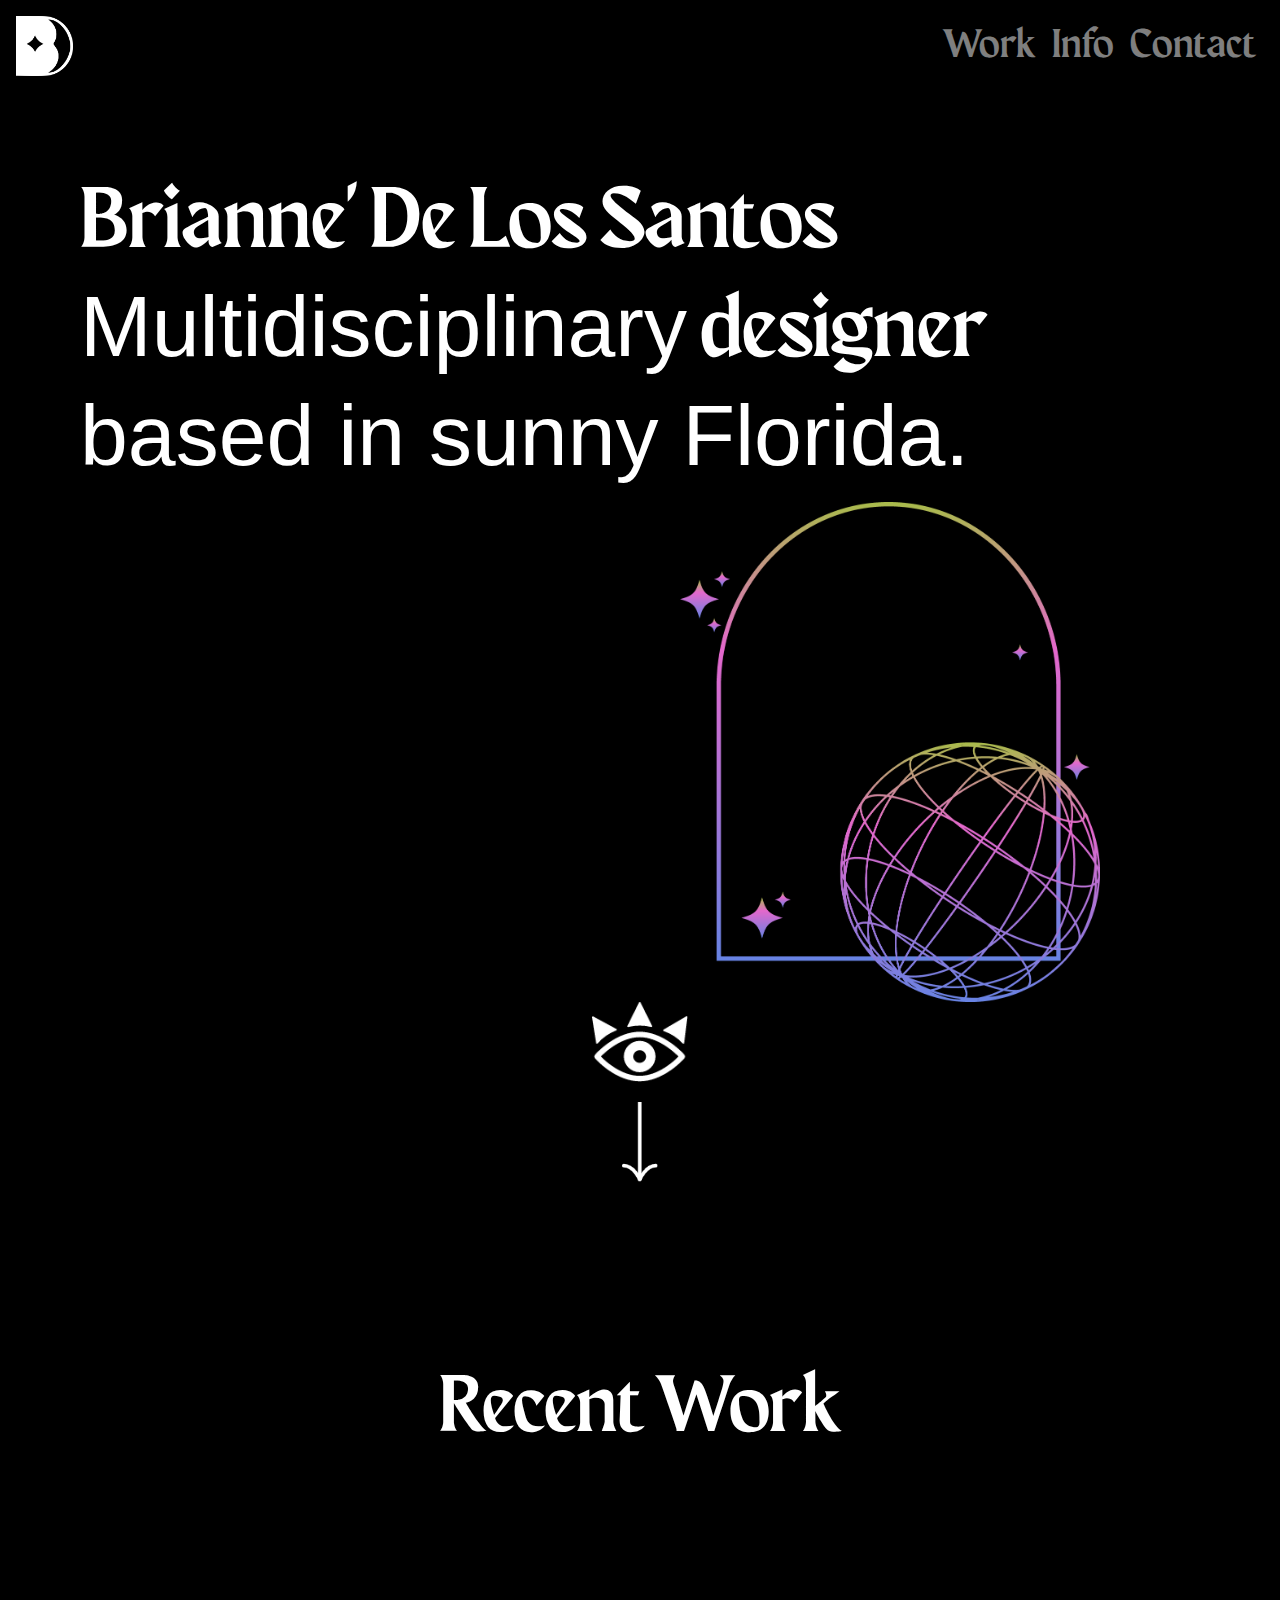
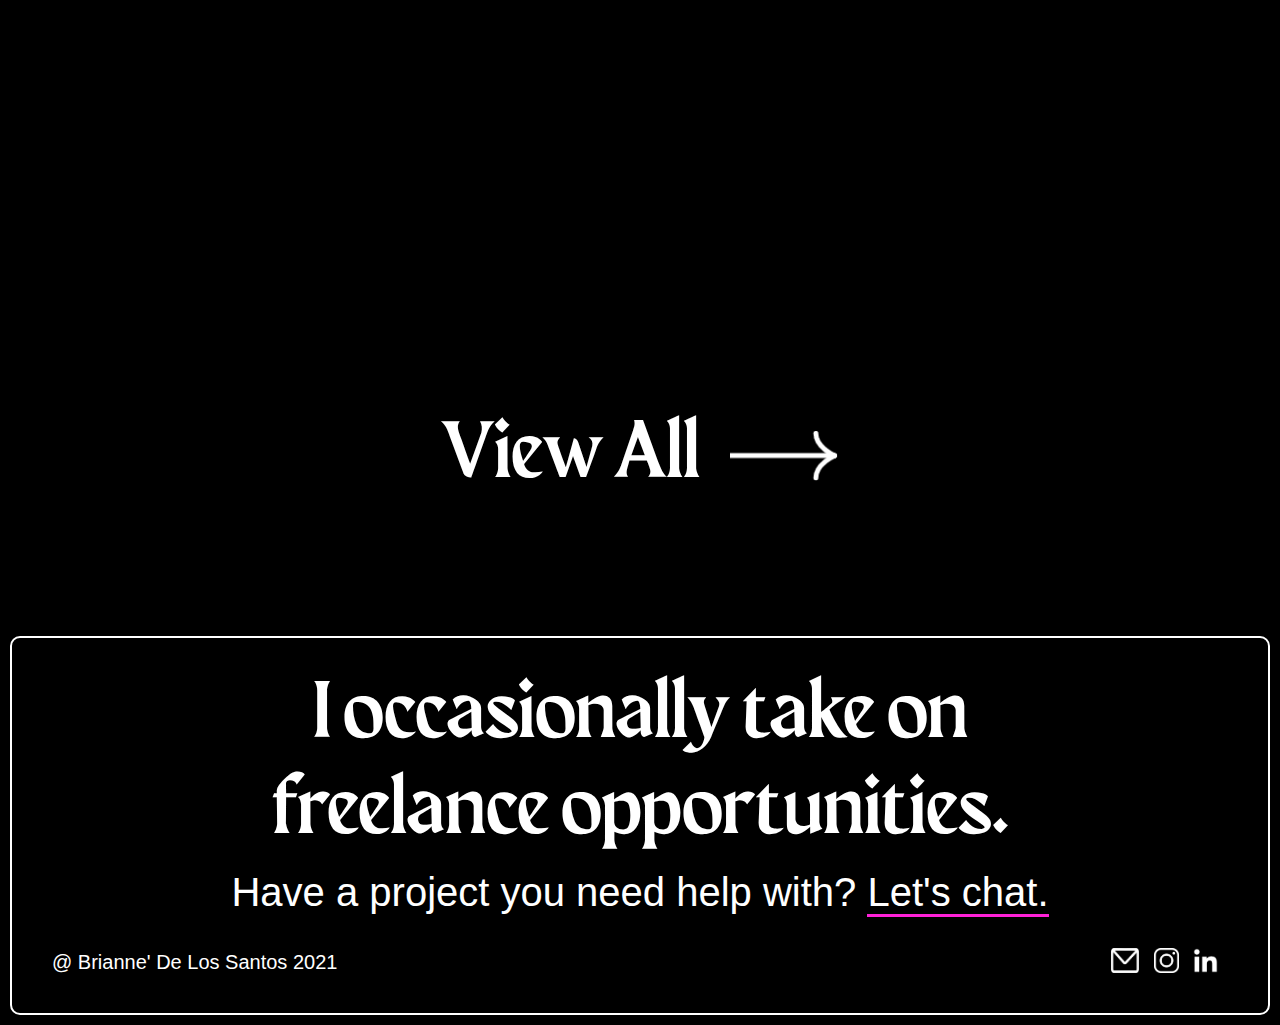
==== index.html @ 3ea590f1 "Setting Up" ====
<!doctype html>
<html>
<head>
<meta charset="UTF-8">
<title>Brianne' De Los Santos | Designer</title>
	<link rel="stylesheet" href="https://stackpath.bootstrapcdn.com/bootstrap/4.3.1/css/bootstrap.min.css" integrity="sha384-ggOyR0iXCbMQv3Xipma34MD+dH/1fQ784/j6cY/iJTQUOhcWr7x9JvoRxT2MZw1T" crossorigin="anonymous">
	<link rel="stylesheet" href="css/style.css" type="text/css">
</head>

<body>
	
	<header>

		<nav class="navbar navbar-expand-lg navbar-dark sticky-top" style="background-color:black;">
			<a class="navbar-brand" href="index.html">
				<img class="img-fluid" src="images/logoFilledWhite.png" alt="logo" style="height: 60px;">
			</a>
			<button class="navbar-toggler" type="button" data-toggle="collapse" data-target="#navbarSupportedContent" aria-controls="navbarSupportedContent" aria-expanded="false" aria-label="Toggle navigation">
			  <span class="navbar-toggler-icon"></span>
			</button>
		  
			<div class="collapse navbar-collapse" id="navbarSupportedContent">
			  <ul class="navbar-nav ml-auto">
				<li class="nav-item">
					<a class="nav-link" href="work_interaction.html">Work</a>
				  </li>
				<li class="nav-item">
				  <a class="nav-link" href="info.html">Info</a>
				</li>
				<li class="nav-item">
					<a class="nav-link" href="contact.html">Contact</a>
				  </li>

			  </ul>
			</div>
		  </nav>

	</header>
	
	<section class="hero-image">
	
		<div class="hero-image-blurb">
			<h1>Brianne' De Los Santos<br><span style="font-family: 'Gill Sans', 'Gill Sans MT', 'Myriad Pro', 'DejaVu Sans Condensed', Helvetica, Arial, 'sans-serif'; font-weight: 100;">Multidisciplinary</span> designer<br><span style="font-family: 'Gill Sans', 'Gill Sans MT', 'Myriad Pro', 'DejaVu Sans Condensed', Helvetica, Arial, 'sans-serif'; font-weight: 100;">based in sunny Florida.</span></h1>
		</div>
		
		<div class=hero-image-image>
			<img src="images/hero.png" class="img-fluid" alt="">
		</div>
		
		<div class="goDown">
			<img class="eye img-fluid" src="images/open eye icon.png" alt="Scroll Down"><br>
			<img src="images/arrow down.png" alt="Down Arrow" class="downArrow img-fluid">
		</div>
	
	</section>
	
<section class="recent-work">
	<h2>Recent Work</h2>
	<div class="recent-images">
		<div class="recent-work-image1 hideme">
			<a href="#">
				<img src="images/blindCat.png" alt="Blind Cat Rescue and Sanctuary" class="img-fluid">
			</a>
		</div>

		<div class="recent-work-image2 hideme">
			<a href="#">
				<img src="images/lifeable.png" alt="Lifeable Learning App" class="img-fluid">
			</a>
		</div>
		<div class="recent-work-image3 hideme">
			<a href="#">
				<img src="images/huddle.png" alt="Huddle Travel App" class="img-fluid">
			</a>
		</div>
		</div>
	
		<div class="viewAll">
			<a href="work_interaction.html">View All</a>
			<img src="images/right arrow.png" alt="View All Work">
		</div>
	
	</section>
	
	<footer>
	
		<div class="footerBorder">
			<h2>I occasionally take on<br>freelance opportunities.</h2>
			<h5><span style="font-family: 'Gill Sans', 'Gill Sans MT', 'Myriad Pro', 'DejaVu Sans Condensed', Helvetica, Arial, 'sans-serif';">Have a  project  you need help with? <span style="border-bottom: 3px solid #FF21D8;" href="">Let's chat.</span></span></h5>
	<div class="footer-bottom">
				
		  <p class="footer">@ Brianne' De Los Santos 2021</p>
				
		  <div class="social-links">	
			  <a href="mailto: brianne.xeline@icloud.com">
				  <img src="images/email.png" alt="Email">
			  </a>
			  <a href="https://www.instagram.com/yan.yan.designs/" target="_blank">
				  <img src="images/instagram.png" alt="Instagram">
			  </a>
			  <a href="https://www.linkedin.com/in/brianne-de-los-santos/" target="_blank">
				  <img src="images/linkedin.png" alt="LinkedIn">
			  </a>
		  </div>
				
		</div>
	</div>
	
		</footer>
		
		<script src="https://code.jquery.com/jquery-2.1.3.min.js"></script>
		<script src="index.js"></script>
		<script src="http://maxcdn.bootstrapcdn.com/bootstrap/3.3.1/js/bootstrap.min.js"></script>
	
	</body>
	
	</html>
---- css/style.css ----
@charset "UTF-8";

@font-face {
	font-family: "Maragsa";
	src: url("../fonts/Maragsâ-Display.otf");
}

/* CSS Document */

html {
	background-color: black;
	scroll-behavior: smooth;
}

h1 {
	font-family: "Maragsa", 'Gill Sans', 'Gill Sans MT', 'Myriad Pro', 'DejaVu Sans Condensed', Helvetica, Arial, 'sans-serif';
	font-size: 86px;
	color: white;
}

h2 {
	font-family: "Maragsa", 'Gill Sans', 'Gill Sans MT', 'Myriad Pro', 'DejaVu Sans Condensed', Helvetica, Arial, 'sans-serif';
	font-size: 80px;
	color: white;
}

h3 {
	font-family: "Maragsa", 'Gill Sans', 'Gill Sans MT', 'Myriad Pro', 'DejaVu Sans Condensed', Helvetica, Arial, 'sans-serif';
	font-size: 72px;
	color: white;
}

h4 {
	font-family: "Maragsa", 'Gill Sans', 'Gill Sans MT', 'Myriad Pro', 'DejaVu Sans Condensed', Helvetica, Arial, 'sans-serif';
	font-size: 64px;
	color: white;
}

h5 {
	font-family: "Maragsa", 'Gill Sans', 'Gill Sans MT', 'Myriad Pro', 'DejaVu Sans Condensed', Helvetica, Arial, 'sans-serif';
	font-size: 40px;
	color: white;
}

h6 {
	font-family: "Maragsa", 'Gill Sans', 'Gill Sans MT', 'Myriad Pro', 'DejaVu Sans Condensed', Helvetica, Arial, 'sans-serif';
	font-size: 32px;
	color: white;
}

p {
	font-family: 'Gill Sans', 'Gill Sans MT', 'Myriad Pro', 'DejaVu Sans Condensed', Helvetica, Arial, 'sans-serif';
	font-size: 20px;
	color: white;
}

a {
	font-family: "Gill Sans", "Gill Sans MT", "Myriad Pro", "DejaVu Sans Condensed", Helvetica, Arial, "sans-serif";
	color: white;
	text-decoration-style: none;
}

a:link {
	color: white;
}

a:hover {
	color: #FF21D8;
}

img {
	text-align: center;
	margin-left: 0;
	margin-right: 0;
}

/* Nav Bar */

.nav-link {
	font-family: "Maragsa", 'Gill Sans', 'Gill Sans MT', 'Myriad Pro', 'DejaVu Sans Condensed', Helvetica, Arial, 'sans-serif';
	font-size: 40px;
	color: white;
}

.nav-link:hover {
	cursor: pointer;
	color: white !important;
	transition: 0.3s;
}

.nav-link:active {
	color: #FF21D8;
}

/* Hero Image */

.hero-image {
	background-color: black;
	padding: 80px;
	;
}

.hero-image-blurb {
	grid-area: item1;
	float: left;
}

.hero-image-image img {
	height: 500px;
	float: right;
	margin-right: 100px;
}

.goDown {
	/*display: block;*/
	text-align: center;
	clear: both;
	margin-top: 400px;
}

.eye {
	margin-bottom: 20px;
}

@keyframes bouncingDownArrow {
	from { transform: translate3d(0, 0, 0);}
	50% {transform: translate3d(0, 45px, 0)}
	to {transform: translate3d(0, 0, 0);}
}

.goDown img {
	height: 80px;
	animation-name: bouncingDownArrow;
	animation-duration: 3s;
	animation-iteration-count: infinite;
}

/* Recent Work */

.recent-work {
	background-color: black;
	padding: 10px;
	text-align: center;
	padding-top: 100px;
	padding-bottom: 100px;
}

.recent-images {
	grid-row: 1fr 1fr 1fr;
}

.hideme {
	opacity: 0;
}

.viewAll {
	padding: 10px;
	padding-top: 50px;
	display: flex;
	justify-content: center;
	align-items: center;
}

.viewAll a {
	font-family: 'Maragsa', "Gill Sans", "Gill Sans MT", "Myriad Pro", "DejaVu Sans Condensed", Helvetica, Arial, "sans-serif";
	font-size: 80px;
	padding-right: 30px;
}

.viewAll a:hover {
	text-decoration: none;
}

@keyframes bouncingRightArrow{
	0% {transform: translate3d(0, 0, 0);}
	50% {transform: translate3d(30px, 0, 0);}
	100% {transform: translate3d(0, 0, 0);}
}

.viewAll img {
	height: 50px;
	animation-name: bouncingRightArrow;
	animation-duration: 2.5s;
	animation-iteration-count: infinite;
}



/* Work */

.work {
	background-color: black;
	padding: 20px;
}

.workNav {
	text-align: center;
	display: flex;
	justify-content: space-around;
	font-size: 40px;
}

.workNav a {
	padding: 20px;
}

.workNav a:hover {
	color: 	#FF21D8 !important;
}


.uxWork {
	padding: 10px;
	display: grid;
	grid-template-columns: 1fr;
	grid-template-rows: 1fr 1fr 1fr 1fr;
	grid-template-areas: 
		"image1"
		"image2"
		"image3"
		"image4"
	;
	grid-gap: 20px;
}

.image1 {
	grid-area: image1;
	background-image: url(../images/blindCat_resized.png);
	background-position: center center;
	background-size: contain;
	background-repeat: no-repeat;
	cursor: pointer;
	width: 100%;
	height: auto;
	border: 2px solid white;
	border-radius: 15px;
	padding-bottom: 69%;
}

.image2 {
	grid-area: image2;
	background-image: url(../images/lifeable.png);
	background-position: bottom center;
	background-size: contain;
	background-repeat: no-repeat;
	cursor: pointer;
	width: 100%;
	height: auto;
	border: 2px solid white;
	border-radius: 15px;
	padding-bottom: 69%;
}

.image3 {
	grid-area: image3;
	background-image: url(../images/huddle.png);
	background-position: bottom center;
	background-size: contain;
	background-repeat: no-repeat;
	width: 100%;
	height: auto;
	border: 2px solid white;
	border-radius: 15px;
	cursor: pointer;
	padding-bottom: 69%;
}

.image4 {
	grid-area: image4;
	background-image: url(../images/omnibus_resized.png);
	background-position: center center;
	background-size: contain;
	background-repeat: no-repeat;
	width: 100%;
	height: auto;
	border: 2px solid white;
	border-radius: 15px;
	cursor: pointer;

}

.hiddenText {
	position: relative;
	top: 50px;
	left: 50px;
}


/* About Me */

.aboutMe {
	background-color: black;
	padding: 20px;
	padding-top: 50px;
	padding-bottom: 100px;
	width: 100%
}

.aboutMe h1 {
	text-align: center;
	padding: 20px;
	margin-bottom: 50px;
}

.headshot {
	height: 350px;
	margin: 10px;
	margin-left: 300px;
	margin-right: 100px;
	float: left;
}

.bio-container {
	text-align: justify;
	width: 90%;
	height: auto;
}

.btn {
	border-color: #FF21D8;
	border-radius: 0px;
	color: white;
	font-family: "Gill Sans", "Gill Sans MT", "Myriad Pro", "DejaVu Sans Condensed", Helvetica, Arial, "sans-serif";
}

.btn:hover {
	background-color: #FF21D8;
	border-color: #FF21D8;
}

.mySkills {
	background-color: black;
	padding: 20px;
	padding-top: 50px;
	padding-bottom: 100px;
	clear: both;
}

.mySkills h2 {
	text-align: center;
	padding: 10px;
	margin-bottom: 30px;
}

.skillsContainer {
	display: flex;
	justify-content: space-around;
}

.skill {
	padding: 30px;
	border: 2px solid white;
	width: 20rem;
}

.card-img {
	display: block;
	padding: 10px;
	text-align: center;
	margin-left: auto;
	margin-right: auto;
	margin-bottom: 20px;
	width: 50%;
}

.card-deck img {
	display: block;
	margin-left: auto;
	margin-right: auto;
	width: 50%;
}

.card-body {
	padding-top: 30px;
}

/* Contact */

.contactForm {
	background-color: black;
	text-align: center;
	padding-bottom: 50px;
}

/* Style inputs with type="text", select elements and textareas */
input[type=text], textarea {
	width: 100%;
	padding: 12px;
	border: 1px solid white; 
	box-sizing: border-box; 
	margin-top: 6px;
	margin-bottom: 16px; 
	resize: vertical; 
	background-color: black;
	color: white;
  }

  label {
	font-family: 'Gill Sans', 'Gill Sans MT', Calibri, 'Trebuchet MS', sans-serif;
	color: white;
	font-size: 24px;
  }

  textarea {
	  background-color: black;
	  color: white;
	  width: 100%;
	  padding: 12px;
	  margin-top: 6px; 
	  margin-bottom: 16px;
	  border: 1px solid white; 
	  box-sizing: border-box; 
  }
  
  /* Style the submit button with a specific background color etc */
  input[type=submit] {
	background-color: black;
	color: white;
	padding: 12px 20px;
	border: 2px solid #FF21D8;
	cursor: pointer;
  }
  
  /* When moving the mouse over the submit button, add a darker green color */
  input[type=submit]:hover {
	background-color: #FF21D8;
  }
  
  /* Add a background color and some padding around the form */
  .container {
	padding: 20px;
	background-color: black;
	width: 100%;
  }

/* Footer */

footer {
	background-color: black;
	text-align: center;
	padding: 10px;
}

.footerBorder {
	border: 2px solid white;
	border-radius: 10px;
	padding: 20px;
	padding-top: 30px;
}

#footer-logo {
	height: 60px;
	margin: auto;
}

.footer-bottom {
	display: flex;
	justify-content: space-between;
	padding-left: 20px;
	padding-right: 20px;
	padding-top: 20px;
}

p .footer {
	font-size: 26px;
	grid-area: copyright;
}

.footer-bottom a {
	text-decoration: none;
}

.footer-bottom img {
	height: 25px;
	padding-right: 10px;
}

.footer-bottom img:hover {
	margin-bottom: 4px;
}

.social-links {
	grid-area: socials;
}

@media only screen and (max-width: 600px) {
	.hero-image-blurb h1 {
		font-size: 40px;
	}

}

@media only screen and (max-width : 768px) {

	.hero-image-blurb h1 {
		font-size: 50px;
		margin-top: 20px;
	}

	.hero-image-image img {
		float: none;
		height: auto;
		margin-right: 0px;
	}


	.goDown {
		text-align: center;
		clear: both;
		margin-top: 300px;
	}
	
	.btn {
		display: flex;
		justify-content: center;
	}

	.footer-bottom {
		display: grid;
		grid-template-columns: 1fr;
		grid-template-rows: 1fr 1fr;
		grid-template-areas: 
			'copyright'
			'socials'
		;
	}


	.hiddenText {
		text-align: center;
		top: 50px;
		left: 0px;
	}

	.hiddenText h3 {
		font-size: 50px;
	}
}

@media only screen and (max-width: 992px) {
	
	.navbar-brand img{
		height: 30px;
	}

	.hero-image-blurb h1 {
		font-size: 70px;
		float: none;
	}

	.headshot {
		height: 250px;
		margin: 10px;
		float: none;
	}

	.btn {
		display: flex;
	}

	.skillsContainer {
		display: block;
	}

	.skill {
		width: 100%;
	}

}
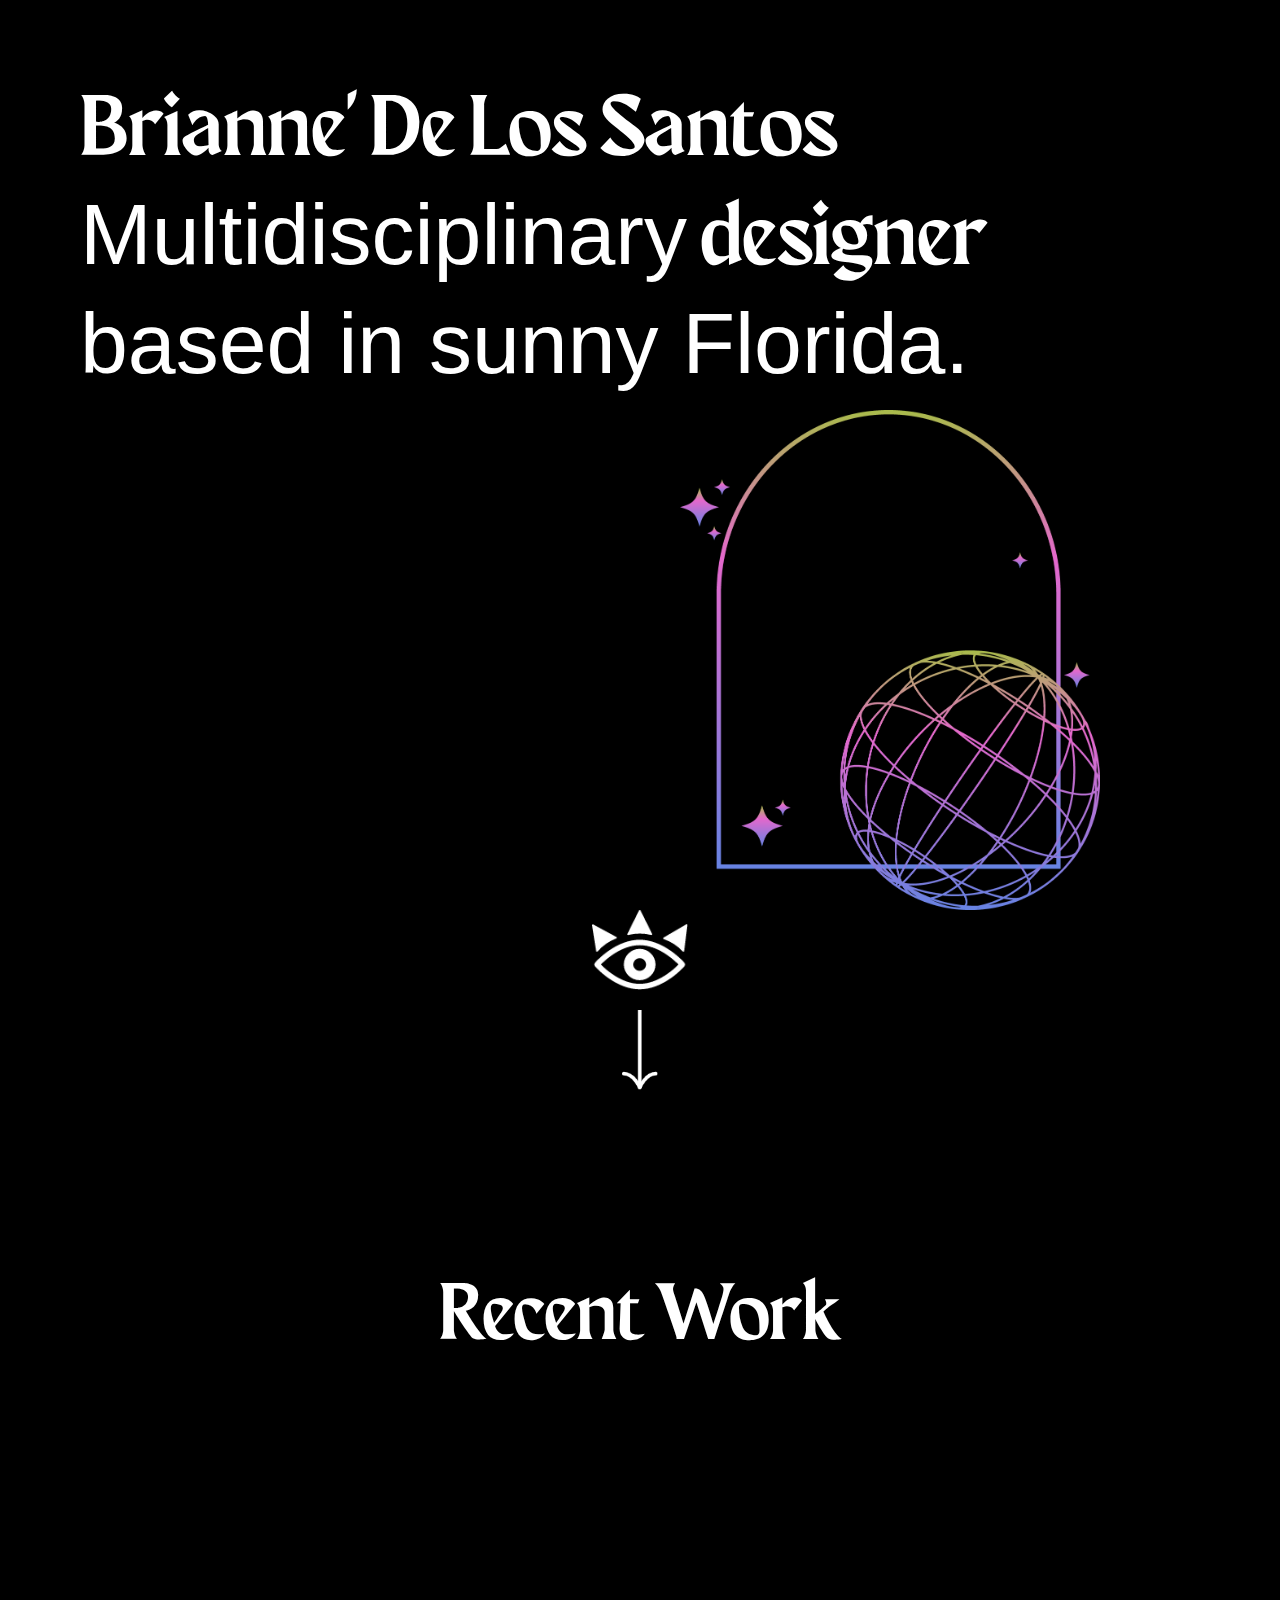
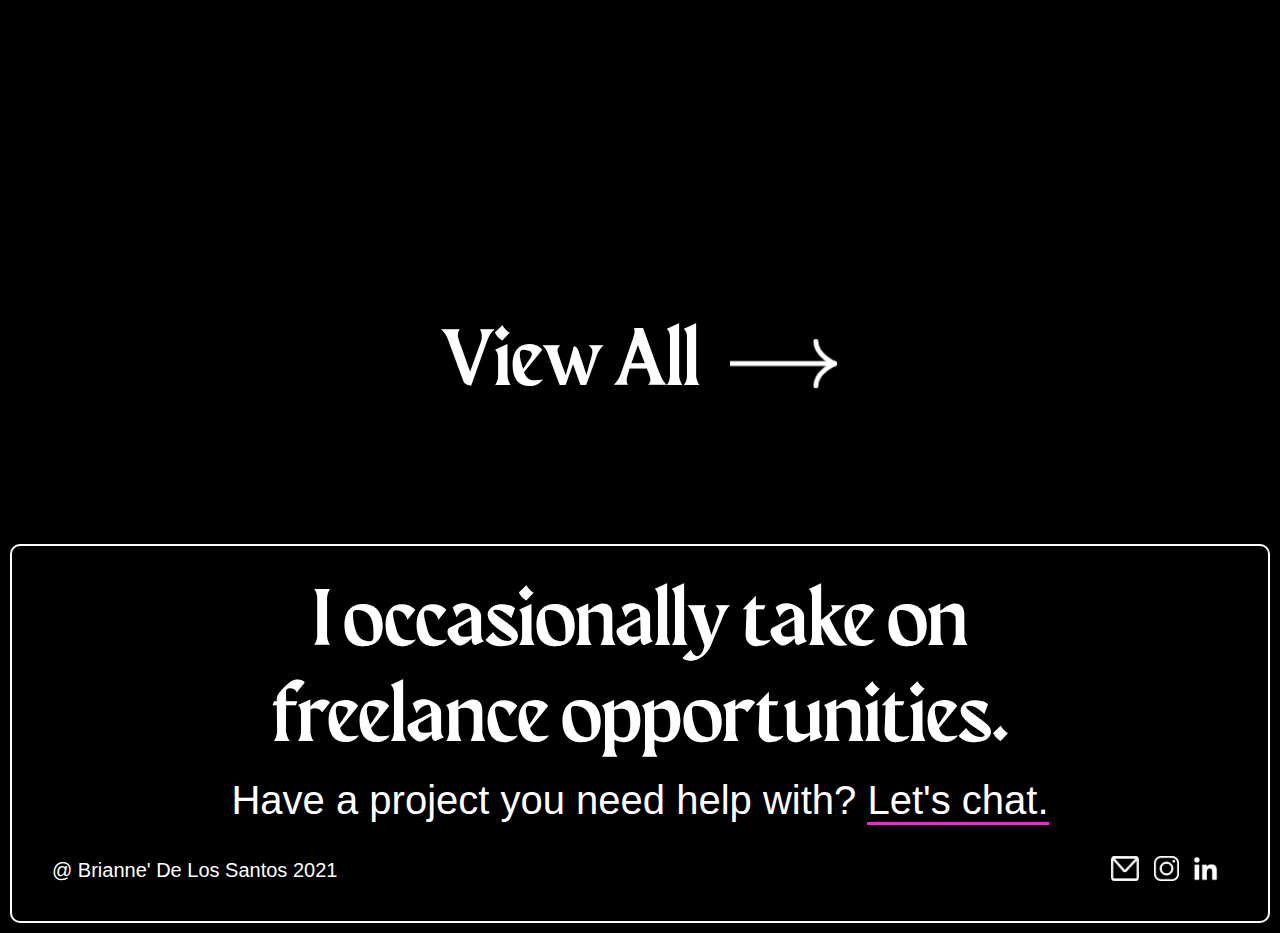
==== commit 1346b014: "Removed header" ====
--- a/index.html
+++ b/index.html
@@ -9,33 +9,7 @@
 
 <body>
 	
-	<header>
 
-		<nav class="navbar navbar-expand-lg navbar-dark sticky-top" style="background-color:black;">
-			<a class="navbar-brand" href="index.html">
-				<img class="img-fluid" src="images/logoFilledWhite.png" alt="logo" style="height: 60px;">
-			</a>
-			<button class="navbar-toggler" type="button" data-toggle="collapse" data-target="#navbarSupportedContent" aria-controls="navbarSupportedContent" aria-expanded="false" aria-label="Toggle navigation">
-			  <span class="navbar-toggler-icon"></span>
-			</button>
-		  
-			<div class="collapse navbar-collapse" id="navbarSupportedContent">
-			  <ul class="navbar-nav ml-auto">
-				<li class="nav-item">
-					<a class="nav-link" href="work_interaction.html">Work</a>
-				  </li>
-				<li class="nav-item">
-				  <a class="nav-link" href="info.html">Info</a>
-				</li>
-				<li class="nav-item">
-					<a class="nav-link" href="contact.html">Contact</a>
-				  </li>
-
-			  </ul>
-			</div>
-		  </nav>
-
-	</header>
 	
 	<section class="hero-image">
 	
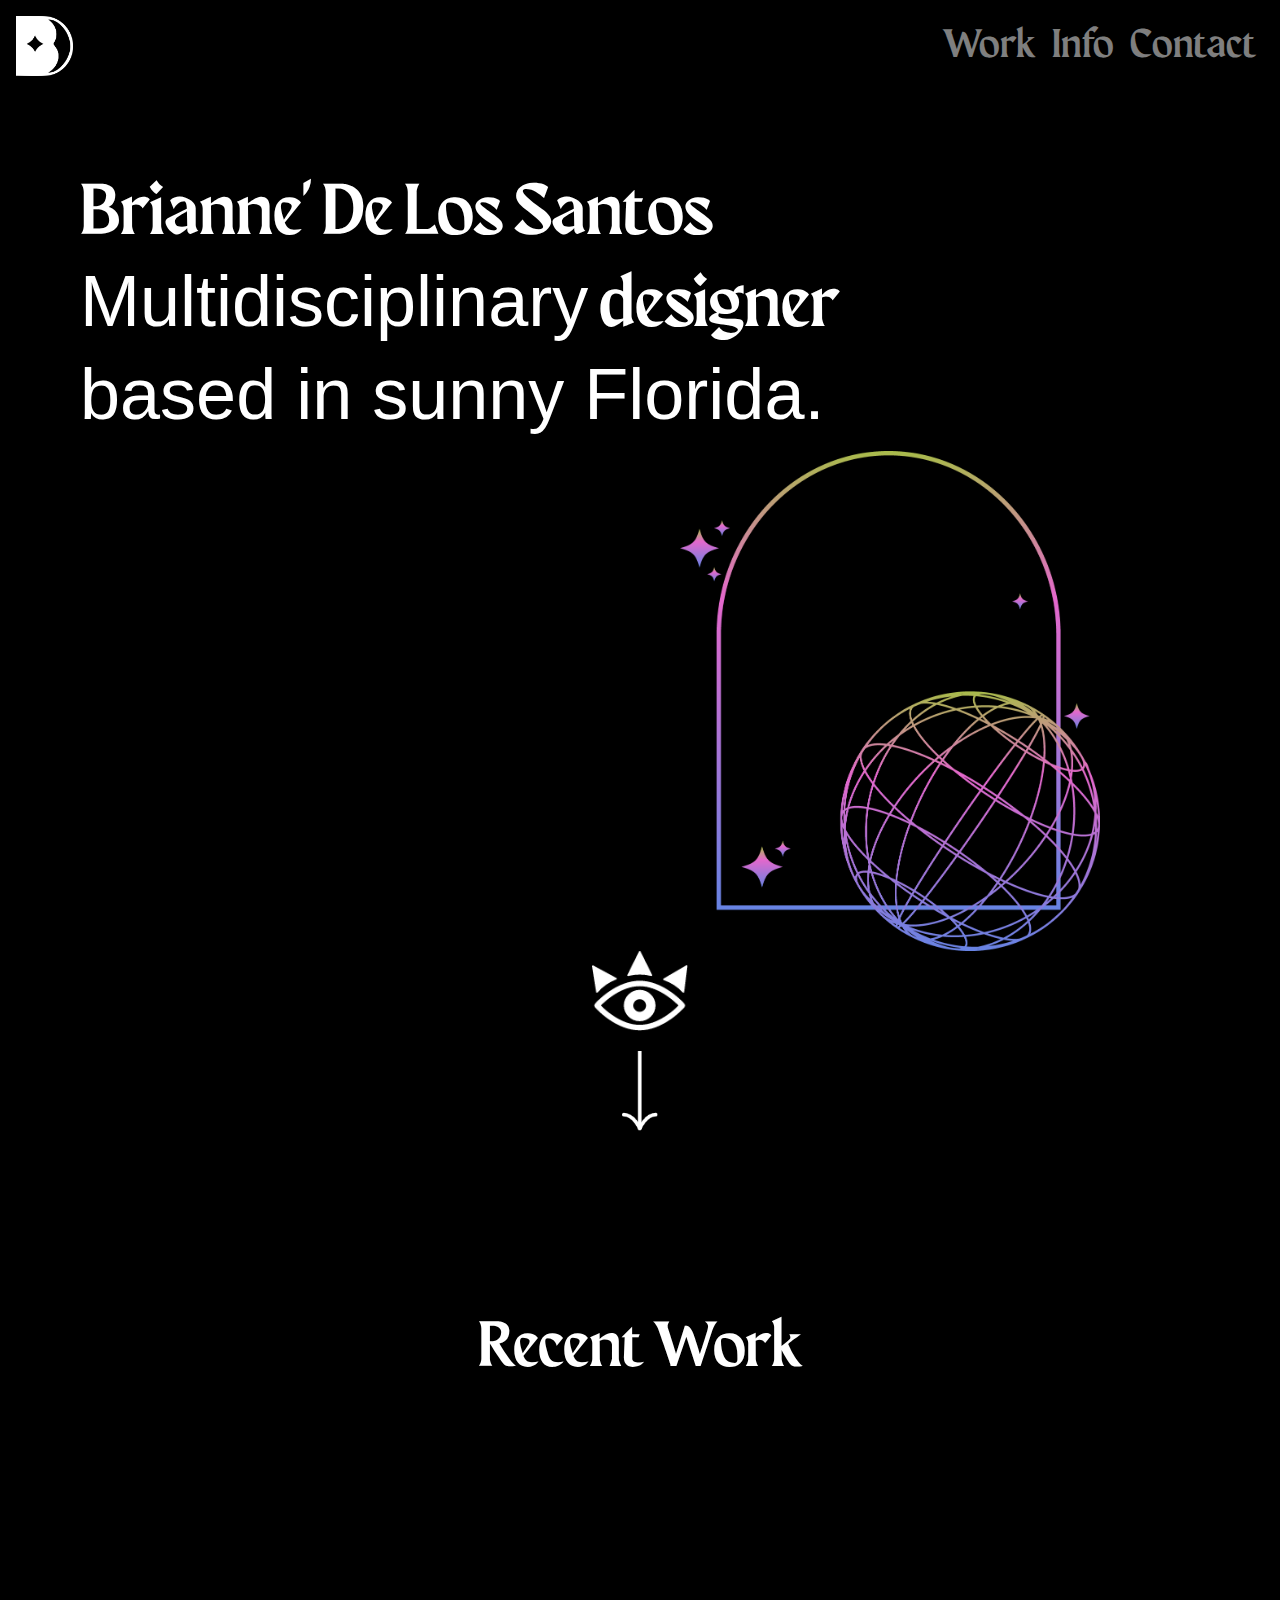
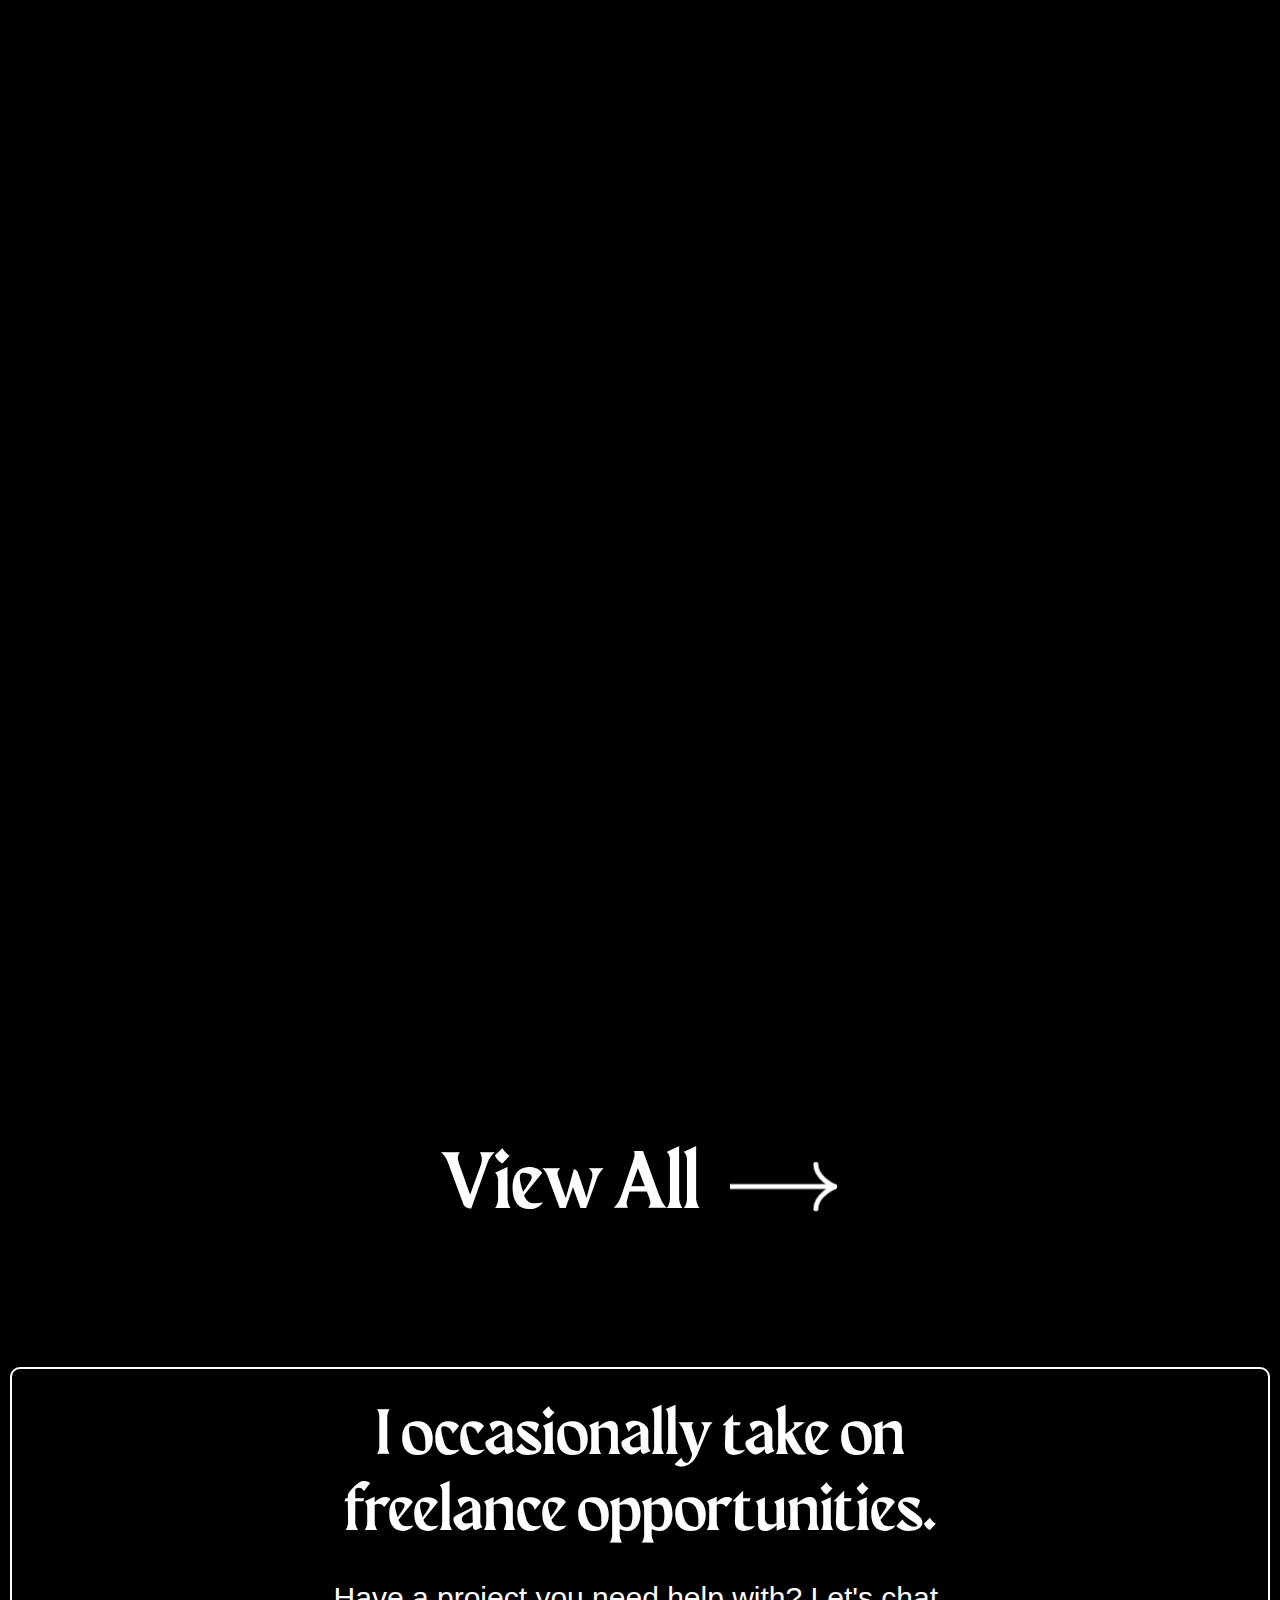
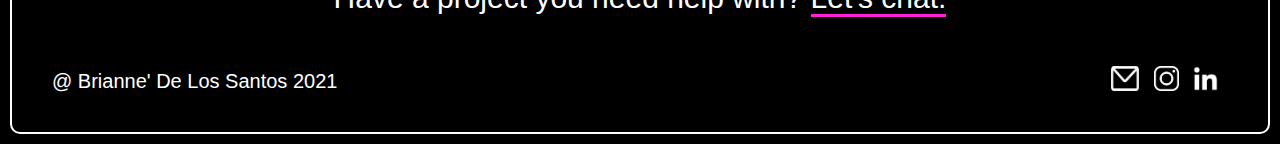
==== commit 81013ad7: "Case Study" ====
--- a/index.html
+++ b/index.html
@@ -9,7 +9,33 @@
 
 <body>
 	
+	<header>
 
+		<nav class="navbar navbar-expand-lg navbar-dark sticky-top" style="background-color:black;">
+			<a class="navbar-brand" href="index.html">
+				<img class="img-fluid" src="images/logoFilledWhite.png" alt="logo" style="height: 60px;">
+			</a>
+			<button class="navbar-toggler" type="button" data-toggle="collapse" data-target="#navbarSupportedContent" aria-controls="navbarSupportedContent" aria-expanded="false" aria-label="Toggle navigation">
+			  <span class="navbar-toggler-icon"></span>
+			</button>
+		  
+			<div class="collapse navbar-collapse" id="navbarSupportedContent">
+			  <ul class="navbar-nav ml-auto">
+				<li class="nav-item">
+					<a class="nav-link" href="work_interaction.html">Work</a>
+				  </li>
+				<li class="nav-item">
+				  <a class="nav-link" href="info.html">Info</a>
+				</li>
+				<li class="nav-item">
+					<a class="nav-link" href="contact.html">Contact</a>
+				  </li>
+
+			  </ul>
+			</div>
+		  </nav>
+
+	</header>
 	
 	<section class="hero-image">
 	
@@ -32,18 +58,24 @@
 	<h2>Recent Work</h2>
 	<div class="recent-images">
 		<div class="recent-work-image1 hideme">
-			<a href="#">
+			<a href="blindCatRescue.html">
+				<p>INTERACTION</p>
+				<h3>Blind Cat Rescue</h3>
 				<img src="images/blindCat.png" alt="Blind Cat Rescue and Sanctuary" class="img-fluid">
 			</a>
 		</div>
 
 		<div class="recent-work-image2 hideme">
 			<a href="#">
+				<p>INTERACTION</p>
+				<h3>Lifeable</h3>
 				<img src="images/lifeable.png" alt="Lifeable Learning App" class="img-fluid">
 			</a>
 		</div>
 		<div class="recent-work-image3 hideme">
 			<a href="#">
+				<p>INTERACTION</p>
+				<h3>Huddle</h3>
 				<img src="images/huddle.png" alt="Huddle Travel App" class="img-fluid">
 			</a>
 		</div>
--- a/css/style.css
+++ b/css/style.css
@@ -8,43 +8,48 @@
 /* CSS Document */
 
 html {
-	background-color: black;
 	scroll-behavior: smooth;
+}
+
+body {
+	background-color: black;
 }
 
 h1 {
 	font-family: "Maragsa", 'Gill Sans', 'Gill Sans MT', 'Myriad Pro', 'DejaVu Sans Condensed', Helvetica, Arial, 'sans-serif';
-	font-size: 86px;
+	font-size: 72px;
 	color: white;
 }
 
 h2 {
 	font-family: "Maragsa", 'Gill Sans', 'Gill Sans MT', 'Myriad Pro', 'DejaVu Sans Condensed', Helvetica, Arial, 'sans-serif';
-	font-size: 80px;
+	font-size: 64px;
 	color: white;
 }
 
 h3 {
 	font-family: "Maragsa", 'Gill Sans', 'Gill Sans MT', 'Myriad Pro', 'DejaVu Sans Condensed', Helvetica, Arial, 'sans-serif';
-	font-size: 72px;
+	font-size: 54px;
 	color: white;
 }
 
 h4 {
 	font-family: "Maragsa", 'Gill Sans', 'Gill Sans MT', 'Myriad Pro', 'DejaVu Sans Condensed', Helvetica, Arial, 'sans-serif';
-	font-size: 64px;
+	font-size: 42px;
 	color: white;
 }
 
 h5 {
 	font-family: "Maragsa", 'Gill Sans', 'Gill Sans MT', 'Myriad Pro', 'DejaVu Sans Condensed', Helvetica, Arial, 'sans-serif';
-	font-size: 40px;
-	color: white;
+	font-size: 30px;
+	color: white;
+	padding-top: 20px;
+	padding-bottom: 20px;
 }
 
 h6 {
 	font-family: "Maragsa", 'Gill Sans', 'Gill Sans MT', 'Myriad Pro', 'DejaVu Sans Condensed', Helvetica, Arial, 'sans-serif';
-	font-size: 32px;
+	font-size: 24px;
 	color: white;
 }
 
@@ -138,15 +143,53 @@
 /* Recent Work */
 
 .recent-work {
-	background-color: black;
 	padding: 10px;
-	text-align: center;
 	padding-top: 100px;
 	padding-bottom: 100px;
 }
 
-.recent-images {
-	grid-row: 1fr 1fr 1fr;
+.recent-work h2 {
+	text-align: center;
+	margin-bottom: 50px;
+}
+
+.recent-work-image1 {
+	padding: 80px;
+	border: solid 2px white;
+	border-radius: 25px;
+	margin-bottom: 20px;
+}
+
+.recent-work-image1 img {
+	padding-top: 80px;
+}
+
+.recent-work-image2 {
+	padding: 80px;
+	padding-bottom: 0;
+	border: solid 2px white;
+	border-radius: 25px;
+	margin-bottom: 20px;
+}
+
+.recent-work-image2 img {
+	display: block;
+	margin: auto;
+	padding-top: 80px;
+}
+
+.recent-work-image3 {
+	padding: 80px;
+	padding-bottom: 0;
+	border: solid 2px white;
+	border-radius: 25px;
+	margin-bottom: 20px;
+}
+
+.recent-work-image3 img {
+	display: block;
+	margin: auto;
+	padding-top: 80px;
 }
 
 .hideme {
@@ -208,83 +251,118 @@
 	color: 	#FF21D8 !important;
 }
 
-
-.uxWork {
-	padding: 10px;
-	display: grid;
-	grid-template-columns: 1fr;
-	grid-template-rows: 1fr 1fr 1fr 1fr;
-	grid-template-areas: 
-		"image1"
-		"image2"
-		"image3"
-		"image4"
-	;
-	grid-gap: 20px;
-}
-
-.image1 {
-	grid-area: image1;
-	background-image: url(../images/blindCat_resized.png);
-	background-position: center center;
-	background-size: contain;
-	background-repeat: no-repeat;
-	cursor: pointer;
-	width: 100%;
-	height: auto;
+.workContainerSite {
 	border: 2px solid white;
 	border-radius: 15px;
-	padding-bottom: 69%;
-}
-
-.image2 {
-	grid-area: image2;
-	background-image: url(../images/lifeable.png);
-	background-position: bottom center;
-	background-size: contain;
-	background-repeat: no-repeat;
-	cursor: pointer;
-	width: 100%;
-	height: auto;
+	padding: 40px;
+	margin: 10px;
+}
+
+.workContainerMobile {
 	border: 2px solid white;
 	border-radius: 15px;
-	padding-bottom: 69%;
+	padding: 40px;
+	padding-bottom: 0px;
+	margin: 10px;
+}
+
+.image1 {
+	padding: 150px;
+	padding-bottom: 20px;
+	padding-top: 20px;
+}
+
+.image2 {
+	display: block;
+	margin: auto;
+	padding: 150px;
+	padding-bottom: 0px;
+	padding-top: 20px;
 }
 
 .image3 {
-	grid-area: image3;
-	background-image: url(../images/huddle.png);
-	background-position: bottom center;
-	background-size: contain;
-	background-repeat: no-repeat;
-	width: 100%;
-	height: auto;
-	border: 2px solid white;
+	display: block;
+	margin: auto;
+	padding: 150px;
+	padding-bottom: 0px;
+	padding-top: 20px;
+}
+
+.image4 {
+	display: block;
+	margin: auto;
+	padding: 150px;
+	padding-bottom: 20px;
+	padding-top: 20px;
+}
+
+.cs-hero {
+	padding: 40px;
+}
+
+.case-study-hero {
+	padding: 40px;
+	padding-bottom: 0px;
+	border: solid 2px white;
 	border-radius: 15px;
-	cursor: pointer;
-	padding-bottom: 69%;
-}
-
-.image4 {
-	grid-area: image4;
-	background-image: url(../images/omnibus_resized.png);
-	background-position: center center;
-	background-size: contain;
-	background-repeat: no-repeat;
-	width: 100%;
-	height: auto;
-	border: 2px solid white;
+}
+
+.case-study-blurb {
+	position: relative;
+	top: 200px;
+}
+
+.cs-hero-img-holder {
+	position: relative;
+	left: 1000px;
+	bottom: 150px;
+}
+
+.case-study {
+	padding: 60px;
+}
+
+.team {
+	position: relative;
+	left: 600px;
+	top: 10px;
+
+}
+
+.blindCat-new-hp {
+	text-align: center;
+	display: block;
+	margin: auto;
+	max-height: 3000px;
+	padding-top: 150px;
+}
+
+figcaption {
+	text-align: center;
+	padding: 10px;
+	color: white;
+	font-family: 'Gill Sans', 'Gill Sans MT', Calibri, 'Trebuchet MS', sans-serif;
+	padding-bottom: 100px;
+}
+
+.research {
+	padding-top: 80px;
+}
+
+.case-study img {
+	text-align: center;
+	margin: auto;
+	display: block;
 	border-radius: 15px;
-	cursor: pointer;
-
-}
-
-.hiddenText {
-	position: relative;
-	top: 50px;
-	left: 50px;
-}
-
+}
+
+.problemStatement {
+	border: solid 2px white;
+	border-radius: 10px;
+	padding: 30px;
+	margin-top: 50px;
+	margin-bottom: 50px;
+}
 
 /* About Me */
 
@@ -484,9 +562,47 @@
 }
 
 @media only screen and (max-width: 600px) {
+
 	.hero-image-blurb h1 {
-		font-size: 40px;
-	}
+		font-size: 34px;
+	}
+
+	/* Work */
+	
+	.workContainerSite {
+		padding: 0px;
+		margin: 10px;
+	}
+			
+			.workContainerMobile {
+				padding: 0px;
+				margin: 10px;
+				padding-bottom: 0px;
+			}
+			
+			.image1 {
+				padding: 5px;
+				padding-bottom: 5px;
+				padding-top: 5px;
+			}
+			
+			.image2 {
+				padding: 5px;
+				padding-bottom: 0px;
+				padding-top: 5px;
+			}
+			
+			.image3 {
+				padding: 5px;
+				padding-bottom: 0px;
+				padding-top: 5px;
+			}
+			
+			.image4 {
+				padding: 5px;
+				padding-bottom: 5px;
+				padding-top: 5px;
+			}
 
 }
 
@@ -535,6 +651,42 @@
 	.hiddenText h3 {
 		font-size: 50px;
 	}
+
+		/* Work */
+	
+		.workContainerSite {
+			padding: 10px;
+			margin: 10px;
+		}
+		
+		.workContainerMobile {
+			padding: 10px;
+			padding-bottom: 0px;
+		}
+		
+		.image1 {
+			padding: 20px;
+			padding-bottom: 20px;
+			padding-top: 20px;
+		}
+		
+		.image2 {
+			padding: 20px;
+			padding-bottom: 0px;
+			padding-top: 20px;
+		}
+		
+		.image3 {
+			padding: 20px;
+			padding-bottom: 0px;
+			padding-top: 20px;
+		}
+		
+		.image4 {
+			padding: 20px;
+			padding-bottom: 20px;
+			padding-top: 20px;
+		}
 }
 
 @media only screen and (max-width: 992px) {
@@ -566,4 +718,150 @@
 		width: 100%;
 	}
 
-}
+	h1 {
+		font-family: "Maragsa", 'Gill Sans', 'Gill Sans MT', 'Myriad Pro', 'DejaVu Sans Condensed', Helvetica, Arial, 'sans-serif';
+		font-size: 64px;
+		color: white;
+	}
+	
+	h2 {
+		font-family: "Maragsa", 'Gill Sans', 'Gill Sans MT', 'Myriad Pro', 'DejaVu Sans Condensed', Helvetica, Arial, 'sans-serif';
+		font-size: 52px;
+		color: white;
+	}
+	
+	h3 {
+		font-family: "Maragsa", 'Gill Sans', 'Gill Sans MT', 'Myriad Pro', 'DejaVu Sans Condensed', Helvetica, Arial, 'sans-serif';
+		font-size: 42px;
+	}
+	
+	h4 {
+		font-family: "Maragsa", 'Gill Sans', 'Gill Sans MT', 'Myriad Pro', 'DejaVu Sans Condensed', Helvetica, Arial, 'sans-serif';
+		font-size: 32px;
+		color: white;
+	}
+	
+	h5 {
+		font-family: "Maragsa", 'Gill Sans', 'Gill Sans MT', 'Myriad Pro', 'DejaVu Sans Condensed', Helvetica, Arial, 'sans-serif';
+		font-size: 28px;
+		color: white;
+	}
+	
+	h6 {
+		font-family: "Maragsa", 'Gill Sans', 'Gill Sans MT', 'Myriad Pro', 'DejaVu Sans Condensed', Helvetica, Arial, 'sans-serif';
+		font-size: 24px;
+		color: white;
+	}
+	
+	p {
+		font-family: 'Gill Sans', 'Gill Sans MT', 'Myriad Pro', 'DejaVu Sans Condensed', Helvetica, Arial, 'sans-serif';
+		font-size: 18px;
+		color: white;
+	}
+	
+	a {
+		font-family: "Gill Sans", "Gill Sans MT", "Myriad Pro", "DejaVu Sans Condensed", Helvetica, Arial, "sans-serif";
+		color: white;
+		text-decoration-style: none;
+	}
+
+	/* Recent Work */
+
+.recent-work-image1 {
+	padding: 50px;
+	margin-bottom: 20px;
+}
+
+.recent-work-image1 img {
+	padding-top: 20px;
+}
+
+.recent-work-image2 {
+	padding: 50px;
+	padding-bottom: 0;
+	margin-bottom: 20px;
+}
+
+.recent-work-image2 img {
+	padding-top: 20px;
+}
+
+.recent-work-image3 {
+	padding: 50px;
+	padding-bottom: 0;
+	margin-bottom: 20px;
+}
+
+.recent-work-image3 img {
+	padding-top: 20px;
+}
+
+	/* Work */
+
+	.workContainerSite {
+		padding: 30px;
+		margin: 10px;
+	}
+	
+	.workContainerMobile {
+		padding: 30px;
+		padding-bottom: 0px;
+	}
+	
+	.image1 {
+		padding: 100px;
+		padding-bottom: 20px;
+		padding-top: 20px;
+	}
+	
+	.image2 {
+		padding: 100px;
+		padding-bottom: 0px;
+		padding-top: 20px;
+	}
+	
+	.image3 {
+		padding: 100px;
+		padding-bottom: 0px;
+		padding-top: 20px;
+	}
+	
+	.image4 {
+		padding: 100px;
+		padding-bottom: 20px;
+		padding-top: 20px;
+	}
+
+	.case-study-hero {
+		padding: 40px;
+		padding-bottom: 0px;
+		border: solid 2px white;
+		border-radius: 15px;
+	}
+	
+	/* Case Study */
+
+	.case-study-blurb {
+		position: none;
+		top: 0;
+	}
+	
+	.cs-hero-img-holder {
+		position: none;
+		left: 0;
+		bottom: 0px;
+	}
+	
+	.case-study {
+		padding: 60px;
+	}
+	
+	.team {
+		position: relative;
+		left: 500px;
+	
+	}
+
+}
+
+
